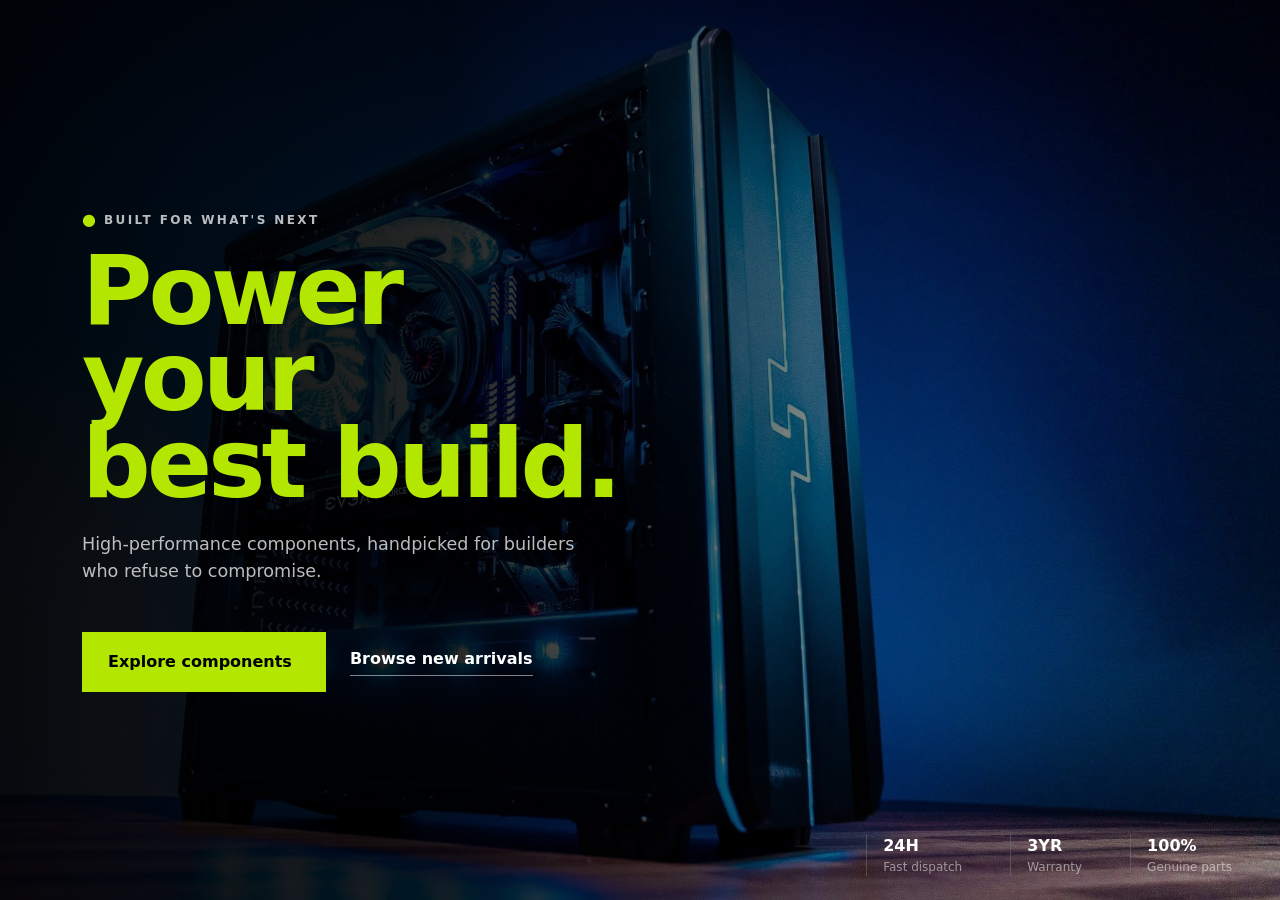
==== index.html @ 0172a8ac "Initial commit of project files" ====
<!doctype html>
<html lang="en">

<head>
    <meta charset="UTF-8" />
    <meta name="viewport" content="width=device-width, initial-scale=1.0" />
    <title>PC Accessories Store</title>
    <link rel="stylesheet" href="./Bootstrap/bootstrap.min.css" />
    <link rel="stylesheet" href="./Bootstrap/all.min.css" />
    <link rel="stylesheet" href="./css/style.css" />
</head>

<body>
    <!-- NAVBAR SECTION -->



    <!-- HERO SECTION -->

    <section class="hero-section position-relative d-flex align-items-center">
        <div class="container position-relative z-1 py-5">
            <div class="row">
                <div class="col-12 col-lg-7 col-xl-6">

                    <div class="d-flex align-items-center mb-3">
                        <span class="text-lime me-2 fs-6">&#9679;</span>
                        <span class="text-uppercase tracking-widest small fw-bold text-light opacity-75"
                            style="font-size: 0.75rem;">
                            Built for what's next
                        </span>
                    </div>

                    <h1 class="display-3 fw-bolder hero-title mb-4">
                        Power your<br>
                        <span class="text-lime">best build.</span>
                    </h1>

                    <p class="lead mb-5 text-light opacity-75 pe-md-5" style="font-size: 1.1rem;">
                        High-performance components, handpicked for builders who refuse to compromise.
                    </p>

                    <div class="d-flex flex-wrap align-items-center gap-4">
                        <a href="#products"
                            class="btn btn-lime rounded-0 px-4 py-3 fw-bold d-inline-flex align-items-center">
                            Explore components <i class="bi bi-arrow-up-right ms-2 fs-5"></i>
                        </a>
                        <a href="#"
                            class="text-white text-decoration-none fw-bold border-bottom pb-1 hover-lime-text transition-all">
                            Browse new arrivals
                        </a>
                    </div>

                </div>
            </div>
        </div>

        <div class="position-absolute bottom-0 end-0 p-4 pe-lg-5 z-1 d-none d-md-block">
            <div class="d-flex gap-4 gap-xl-5">

                <div class="stat-item ps-3 border-start border-secondary border-opacity-50">
                    <div class="fw-bold text-white fs-6">24H</div>
                    <div class="text-white opacity-50" style="font-size: 0.75rem;">Fast dispatch</div>
                </div>

                <div class="stat-item ps-3 border-start border-secondary border-opacity-50">
                    <div class="fw-bold text-white fs-6">3YR</div>
                    <div class="text-white opacity-50" style="font-size: 0.75rem;">Warranty</div>
                </div>

                <div class="stat-item ps-3 border-start border-secondary border-opacity-50">
                    <div class="fw-bold text-white fs-6">100%</div>
                    <div class="text-white opacity-50" style="font-size: 0.75rem;">Genuine parts</div>
                </div>

            </div>
        </div>
    </section>

    <!-- PRODUCTS SECTION -->

    
    <!-- FOOTER SECTION -->
     

    <script src="./Bootstrap/bootstrap.bundle.min.js"></script>
    <script src="./Bootstrap/all.min.js"></script>
</body>

</html>
---- css/style.css ----
.hero-section {
    min-height: 100vh;

    background:
        linear-gradient(90deg,
            rgba(0, 0, 0, 0.95) 0%,
            rgba(0, 0, 0, 0.85) 35%,
            rgba(0, 0, 0, 0) 100%),
        url("../images/background.jpg") center right / cover no-repeat;
}

.tracking-widest {
    letter-spacing: 0.2em;
}

.hero-title {
    color: #b3e600;
    font-size: 6rem;
    line-height: 0.9 !important;
    letter-spacing: -0.04em;
}

.text-lime {
    color: #b3e600;
}

.btn-lime {
    background-color: #b3e600;
    color: #000;
    border: 2px solid #b3e600;
    transition: all 0.3s ease;
}

.btn-lime:hover {
    background-color: #96c001;
    border-color: #272921;
    color: #000;
}

.btn-lime i {
    transition: transform 0.3s ease;
}

.btn-lime:hover i {
    transform: translate(3px, -3px);
}

.hover-lime-text {
    border-color: rgba(255, 255, 255, 0.5) !important;
}

.hover-lime-text:hover {
    color: #b3e600 !important;
    border-color: #b3e600 !important;
}

@media (max-width: 768px) {
    .hero-section {
        background:
            linear-gradient(180deg, rgba(0, 0, 0, 0.8) 0%, rgba(0, 0, 0, 0.9) 100%),
            url("../images/hero bg4.jpg") center / cover no-repeat;
        min-height: 80vh;
    }

    .hero-title {
        font-size: 3.5rem;
    }
}
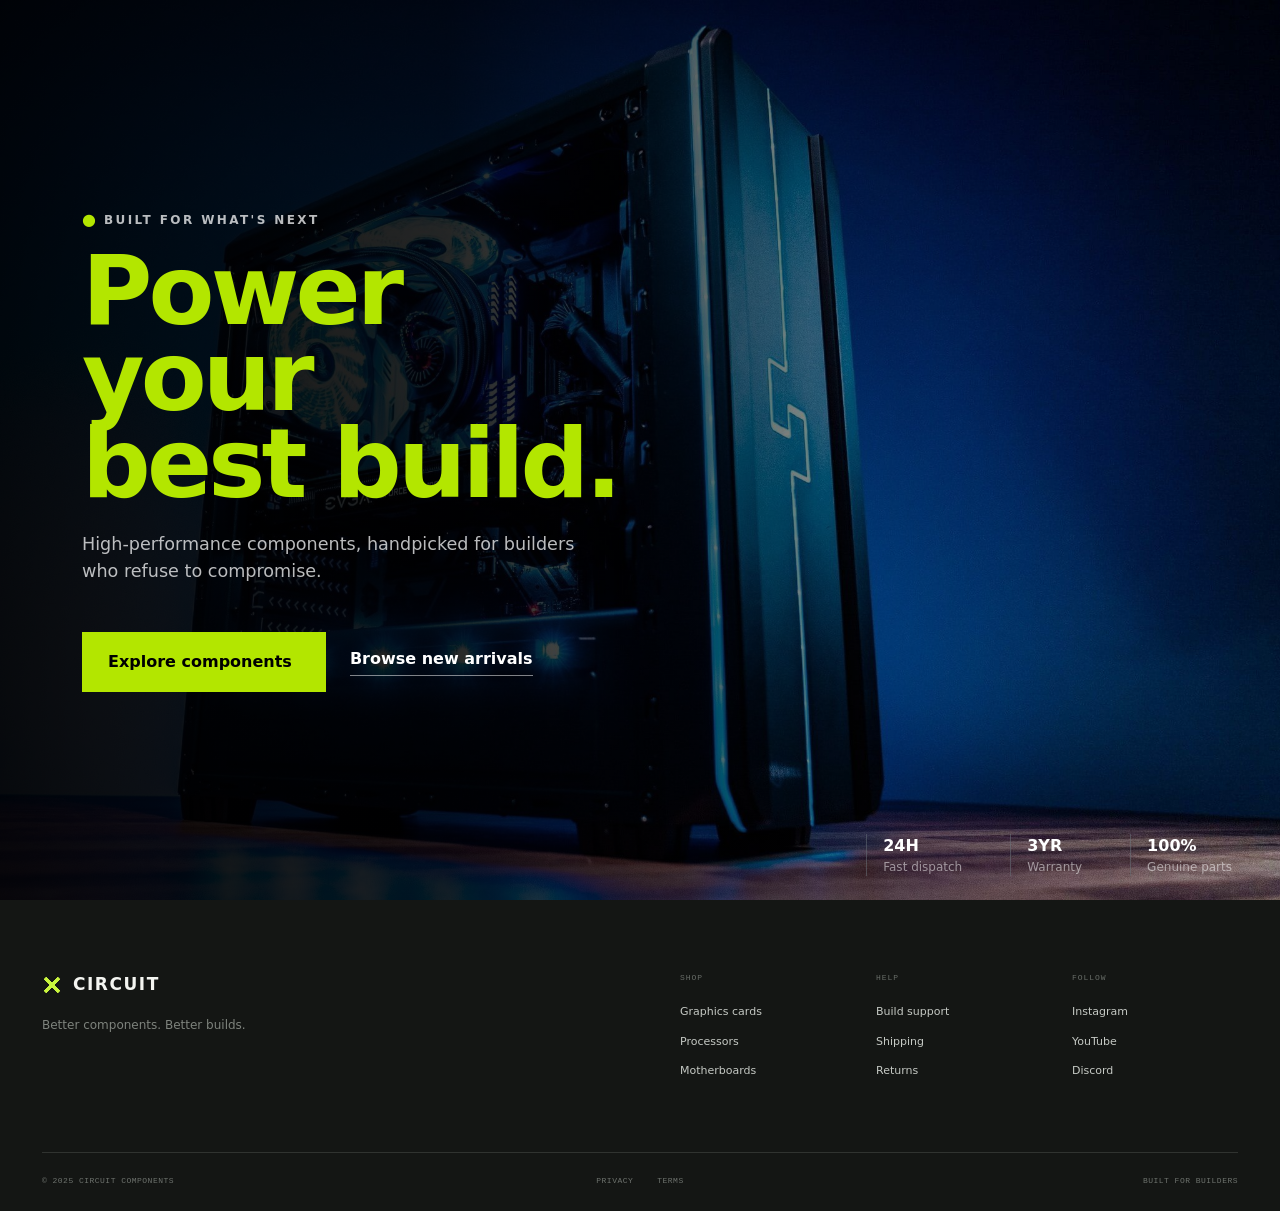
==== commit 6cbdabb7: "Add footer section" ====
--- a/index.html
+++ b/index.html
@@ -1,89 +1,136 @@
 <!doctype html>
 <html lang="en">
 
-<head>
-    <meta charset="UTF-8" />
-    <meta name="viewport" content="width=device-width, initial-scale=1.0" />
-    <title>PC Accessories Store</title>
-    <link rel="stylesheet" href="./Bootstrap/bootstrap.min.css" />
-    <link rel="stylesheet" href="./Bootstrap/all.min.css" />
-    <link rel="stylesheet" href="./css/style.css" />
-</head>
+    <head>
+        <meta charset="UTF-8" />
+        <meta name="viewport" content="width=device-width, initial-scale=1.0" />
+        <title>PC Accessories Store</title>
+        <link rel="stylesheet" href="./Bootstrap/bootstrap.min.css" />
+        <link rel="stylesheet" href="./Bootstrap/all.min.css" />
+        <link rel="stylesheet" href="./css/style.css" />
+    </head>
 
-<body>
-    <!-- NAVBAR SECTION -->
+    <body>
+        <!-- NAVBAR SECTION -->
 
+        <!-- HERO SECTION -->
 
+        <section
+            class="hero-section position-relative d-flex align-items-center">
+            <div class="container position-relative z-1 py-5">
+                <div class="row">
+                    <div class="col-12 col-lg-7 col-xl-6">
 
-    <!-- HERO SECTION -->
+                        <div class="d-flex align-items-center mb-3">
+                            <span class="text-lime me-2 fs-6">&#9679;</span>
+                            <span
+                                class="text-uppercase tracking-widest small fw-bold text-light opacity-75"
+                                style="font-size: 0.75rem;">
+                                Built for what's next
+                            </span>
+                        </div>
 
-    <section class="hero-section position-relative d-flex align-items-center">
-        <div class="container position-relative z-1 py-5">
-            <div class="row">
-                <div class="col-12 col-lg-7 col-xl-6">
+                        <h1 class="display-3 fw-bolder hero-title mb-4">
+                            Power your<br>
+                            <span class="text-lime">best build.</span>
+                        </h1>
 
-                    <div class="d-flex align-items-center mb-3">
-                        <span class="text-lime me-2 fs-6">&#9679;</span>
-                        <span class="text-uppercase tracking-widest small fw-bold text-light opacity-75"
-                            style="font-size: 0.75rem;">
-                            Built for what's next
-                        </span>
+                        <p class="lead mb-5 text-light opacity-75 pe-md-5"
+                            style="font-size: 1.1rem;">
+                            High-performance components, handpicked for builders
+                            who refuse to compromise.
+                        </p>
+
+                        <div class="d-flex flex-wrap align-items-center gap-4">
+                            <a href="#products"
+                                class="btn btn-lime rounded-0 px-4 py-3 fw-bold d-inline-flex align-items-center">
+                                Explore components <i
+                                    class="bi bi-arrow-up-right ms-2 fs-5"></i>
+                            </a>
+                            <a href="#"
+                                class="text-white text-decoration-none fw-bold border-bottom pb-1 hover-lime-text transition-all">
+                                Browse new arrivals
+                            </a>
+                        </div>
+
+                    </div>
+                </div>
+            </div>
+
+            <div
+                class="position-absolute bottom-0 end-0 p-4 pe-lg-5 z-1 d-none d-md-block">
+                <div class="d-flex gap-4 gap-xl-5">
+
+                    <div
+                        class="stat-item ps-3 border-start border-secondary border-opacity-50">
+                        <div class="fw-bold text-white fs-6">24H</div>
+                        <div class="text-white opacity-50"
+                            style="font-size: 0.75rem;">Fast dispatch</div>
                     </div>
 
-                    <h1 class="display-3 fw-bolder hero-title mb-4">
-                        Power your<br>
-                        <span class="text-lime">best build.</span>
-                    </h1>
+                    <div
+                        class="stat-item ps-3 border-start border-secondary border-opacity-50">
+                        <div class="fw-bold text-white fs-6">3YR</div>
+                        <div class="text-white opacity-50"
+                            style="font-size: 0.75rem;">Warranty</div>
+                    </div>
 
-                    <p class="lead mb-5 text-light opacity-75 pe-md-5" style="font-size: 1.1rem;">
-                        High-performance components, handpicked for builders who refuse to compromise.
-                    </p>
-
-                    <div class="d-flex flex-wrap align-items-center gap-4">
-                        <a href="#products"
-                            class="btn btn-lime rounded-0 px-4 py-3 fw-bold d-inline-flex align-items-center">
-                            Explore components <i class="bi bi-arrow-up-right ms-2 fs-5"></i>
-                        </a>
-                        <a href="#"
-                            class="text-white text-decoration-none fw-bold border-bottom pb-1 hover-lime-text transition-all">
-                            Browse new arrivals
-                        </a>
+                    <div
+                        class="stat-item ps-3 border-start border-secondary border-opacity-50">
+                        <div class="fw-bold text-white fs-6">100%</div>
+                        <div class="text-white opacity-50"
+                            style="font-size: 0.75rem;">Genuine parts</div>
                     </div>
 
                 </div>
             </div>
-        </div>
+        </section>
 
-        <div class="position-absolute bottom-0 end-0 p-4 pe-lg-5 z-1 d-none d-md-block">
-            <div class="d-flex gap-4 gap-xl-5">
+        <!-- PRODUCTS SECTION -->
 
-                <div class="stat-item ps-3 border-start border-secondary border-opacity-50">
-                    <div class="fw-bold text-white fs-6">24H</div>
-                    <div class="text-white opacity-50" style="font-size: 0.75rem;">Fast dispatch</div>
+        <!-- FOOTER SECTION -->
+        <footer id="footer">
+            <div class="footer-top">
+                <div>
+                    <a class="brand brand-light" href="#">
+                        <span class="brand-mark"></span>
+                        CIRCUIT
+                    </a>
+                    <p>Better components. Better builds.</p>
                 </div>
+                <div class="footer-links">
+                    <div>
+                        <span>Shop</span>
+                        <a href="#products">Graphics cards</a>
+                        <a href="#products">Processors</a>
+                        <a href="#products">Motherboards</a>
+                    </div>
+                    <div>
+                        <span>Help</span>
+                        <a href="#">Build support</a>
+                        <a href="#">Shipping</a>
+                        <a href="#">Returns</a>
+                    </div>
+                    <div>
+                        <span>Follow</span>
+                        <a href="#">Instagram</a>
+                        <a href="#">YouTube</a>
+                        <a href="#">Discord</a>
+                    </div>
+                </div>
+            </div>
+            <div class="footer-bottom">
+                <span>© 2025 Circuit Components</span>
+                <div>
+                    <a href="#">Privacy</a>
+                    <a href="#">Terms</a>
+                </div>
+                <span>Built for builders</span>
+            </div>
+        </footer>
 
-                <div class="stat-item ps-3 border-start border-secondary border-opacity-50">
-                    <div class="fw-bold text-white fs-6">3YR</div>
-                    <div class="text-white opacity-50" style="font-size: 0.75rem;">Warranty</div>
-                </div>
-
-                <div class="stat-item ps-3 border-start border-secondary border-opacity-50">
-                    <div class="fw-bold text-white fs-6">100%</div>
-                    <div class="text-white opacity-50" style="font-size: 0.75rem;">Genuine parts</div>
-                </div>
-
-            </div>
-        </div>
-    </section>
-
-    <!-- PRODUCTS SECTION -->
-
-    
-    <!-- FOOTER SECTION -->
-     
-
-    <script src="./Bootstrap/bootstrap.bundle.min.js"></script>
-    <script src="./Bootstrap/all.min.js"></script>
-</body>
+        <script src="./Bootstrap/bootstrap.bundle.min.js"></script>
+        <script src="./Bootstrap/all.min.js"></script>
+    </body>
 
 </html>
--- a/css/style.css
+++ b/css/style.css
@@ -65,4 +65,90 @@
     .hero-title {
         font-size: 3.5rem;
     }
-}+}
+
+
+/* footer */
+
+:root {
+  font-family: "Manrope", sans-serif;
+  color: #161816;
+  background: #f3f4ef;
+  font-synthesis: none;
+  text-rendering: optimizeLegibility;
+}
+* { box-sizing: border-box; }
+body { margin: 0; min-width: 320px; background: #f3f4ef; }
+a { color: inherit; font: inherit; text-decoration: none; }
+
+.brand {
+  display: inline-flex;
+  align-items: center;
+  gap: 11px;
+  font-size: 17px;
+  font-weight: 800;
+  letter-spacing: 0.09em;
+}
+.brand-mark {
+  width: 20px;
+  height: 20px;
+  display: inline-block;
+  background:
+    linear-gradient(90deg, transparent 42%, currentColor 42% 58%, transparent 58%),
+    linear-gradient(0deg, transparent 42%, currentColor 42% 58%, transparent 58%);
+  transform: rotate(45deg);
+}
+
+footer {
+  max-width: 1440px;
+  margin: 0 auto;
+  padding: 72px 42px 24px;
+  color: #f2f3ee;
+  background: #141614;
+}
+.footer-top {
+  display: grid;
+  grid-template-columns: 1fr 1fr;
+  gap: 80px;
+  padding-bottom: 72px;
+}
+.brand-light { margin-bottom: 18px; color: #f4f5f1; }
+.brand-light .brand-mark { color: #c8f43d; }
+.footer-top > div:first-child p { margin: 0; color: #7e837d; font-size: 12px; }
+
+.footer-links {
+  display: grid;
+  grid-template-columns: repeat(3, 1fr);
+  gap: 30px;
+}
+.footer-links > div {
+  display: flex;
+  align-items: flex-start;
+  flex-direction: column;
+  gap: 13px;
+}
+.footer-links span {
+  margin-bottom: 7px;
+  color: #686d68;
+  font-family: "DM Mono", monospace;
+  font-size: 8px;
+  text-transform: uppercase;
+  letter-spacing: 0.12em;
+}
+.footer-links a { color: #c5c9c4; font-size: 11px; }
+.footer-links a:hover { color: #c8f43d; }
+
+.footer-bottom {
+  display: grid;
+  grid-template-columns: 1fr auto 1fr;
+  padding-top: 22px;
+  border-top: 1px solid #303330;
+  color: #6e736e;
+  font-family: "DM Mono", monospace;
+  font-size: 8px;
+  text-transform: uppercase;
+  letter-spacing: 0.06em;
+}
+.footer-bottom div { display: flex; gap: 24px; }
+.footer-bottom > span:last-child { text-align: right; }
+
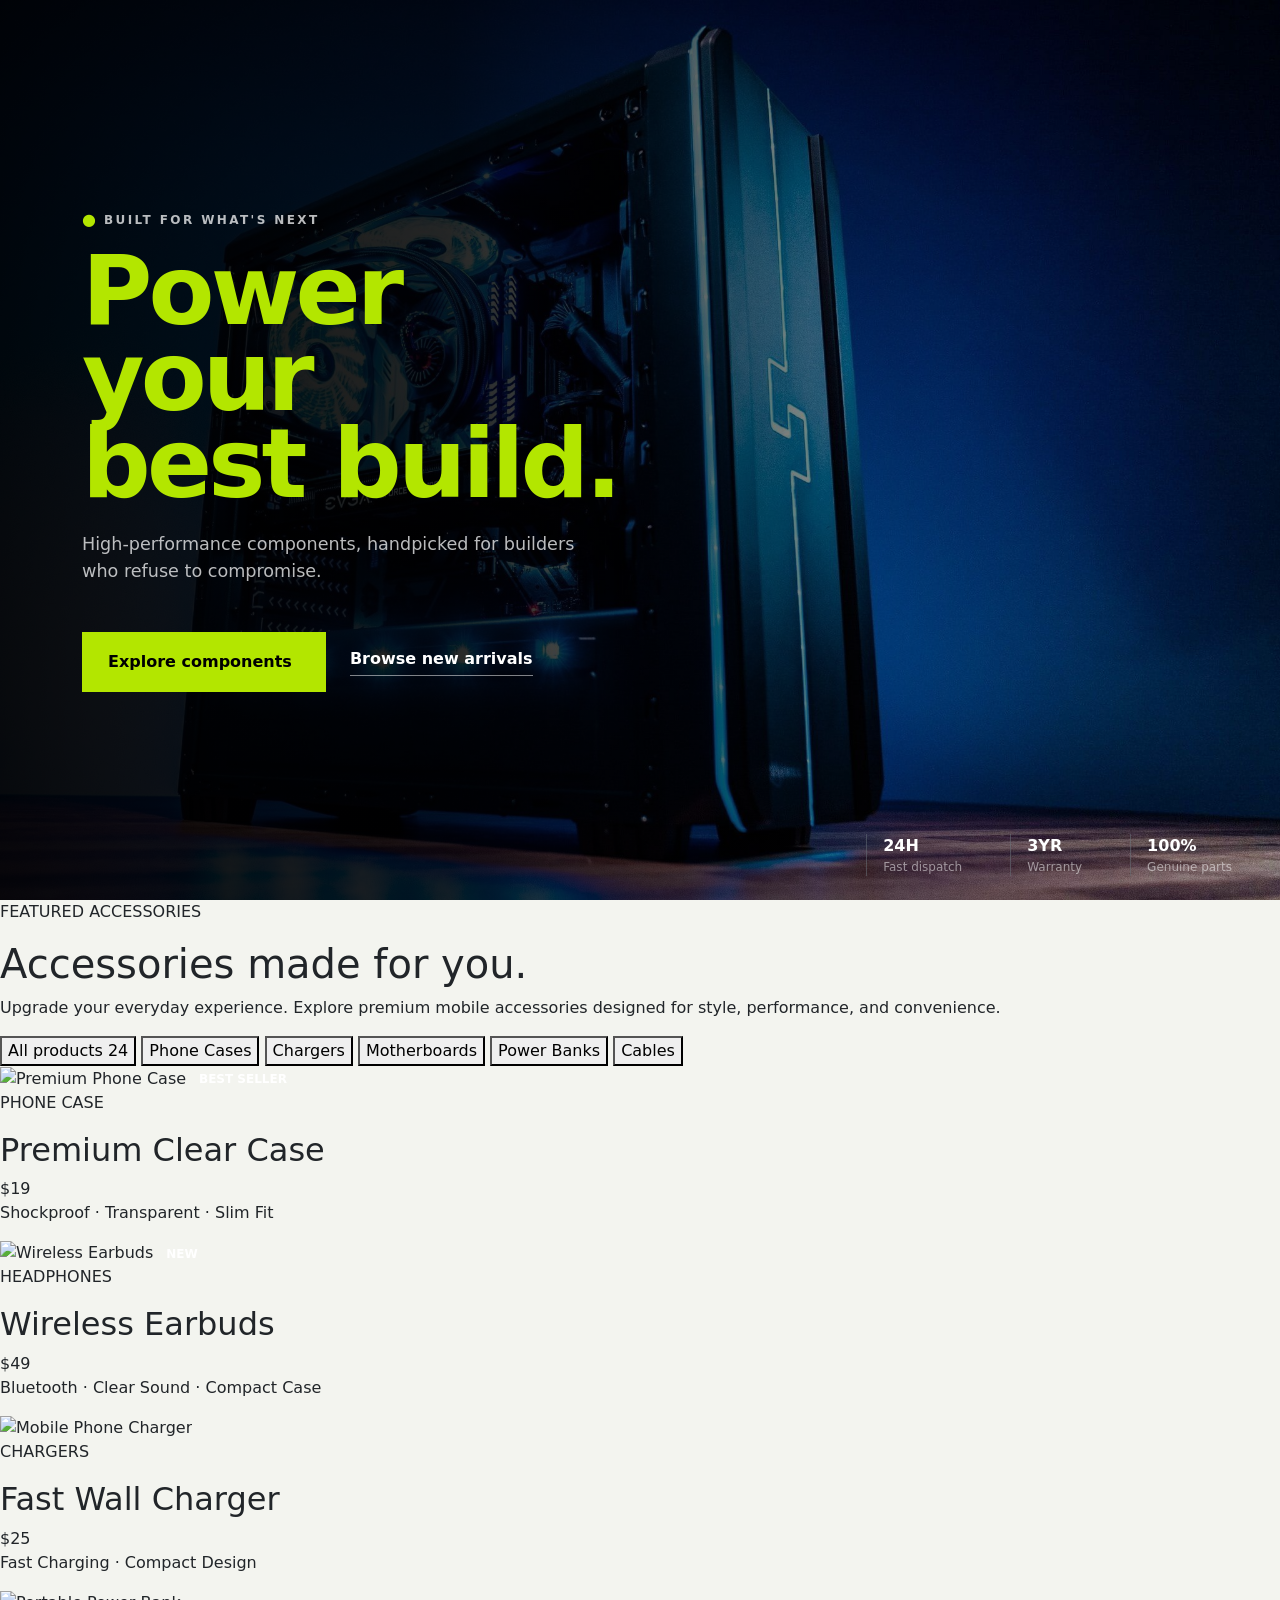
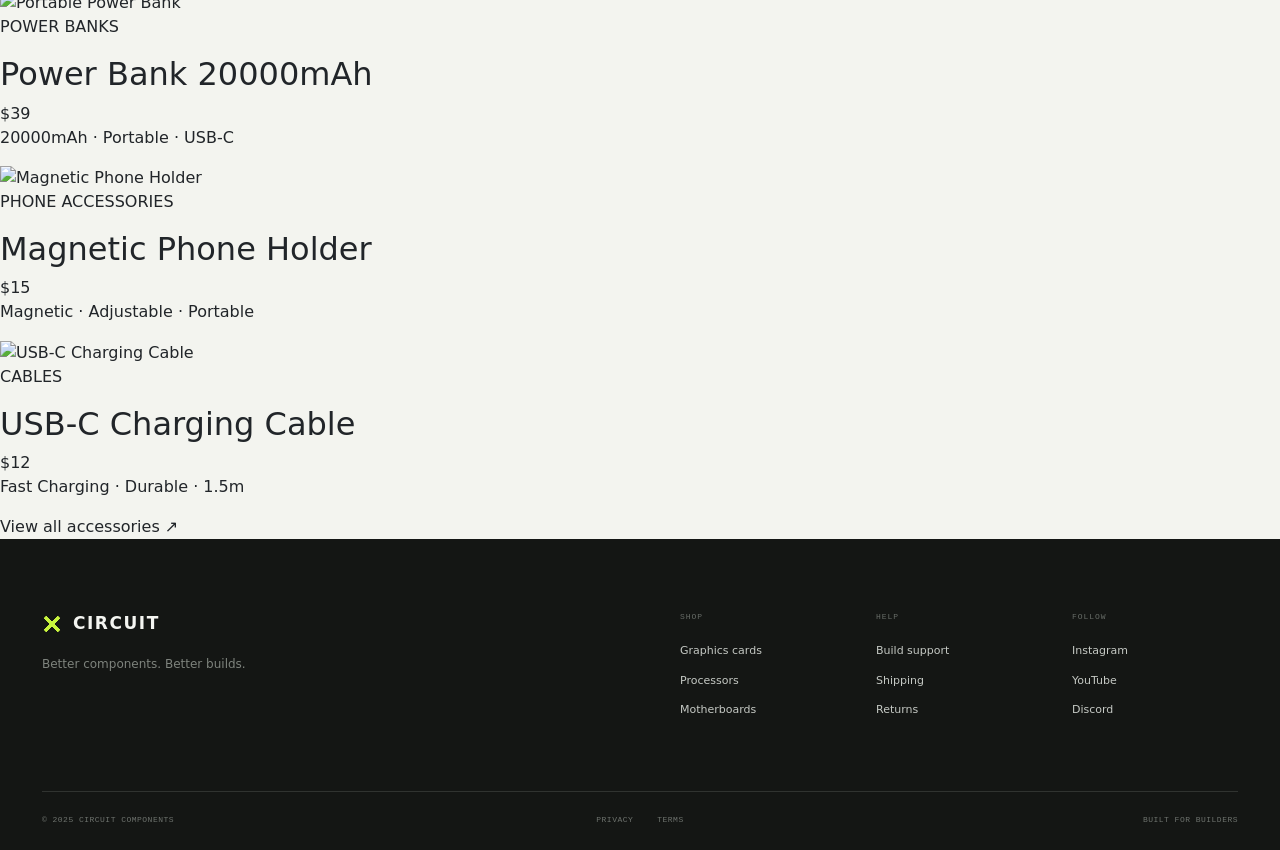
==== commit f771b77b: "Pre-navbar I added Afnan's code and waiting for Sara's code." ====
--- a/index.html
+++ b/index.html
@@ -88,6 +88,143 @@
 
         <!-- PRODUCTS SECTION -->
 
+    <section class="hardware-section">
+        <!-- Header -->
+        <header class="section-header">
+            <div class="heading">
+                <p class="eyebrow">FEATURED ACCESSORIES</p>
+                <h1>Accessories made for you.</h1>
+            </div>
+            <p class="intro">
+                Upgrade your everyday experience.
+        Explore premium mobile accessories designed
+        for style, performance, and convenience.
+            </p>
+        </header>
+
+        <!-- Categories -->
+        <nav class="filters">
+            <button class="filter active">
+                All products <span>24</span>
+            </button>
+            <button class="filter">Phone Cases</button>
+            <button class="filter">Chargers</button>
+            <button class="filter">Motherboards</button>
+            <button class="filter">Power Banks</button>
+            <button class="filter">Cables</button>
+        </nav>
+
+        
+       <!-- Products -->
+<div class="product-grid">
+    <!-- Product 1 -->
+    <article class="product-card">
+        <div class="product-image">
+            <img src="https://images.unsplash.com/photo-1603313011101-320f26a4f6f6?auto=format&fit=crop&w=1000&q=85"
+                 alt="Premium Phone Case">
+            <span class="badge">BEST SELLER</span>
+        </div>
+        <div class="product-info">
+            <p class="category">PHONE CASE</p>
+            <div class="product-title">
+                <h2>Premium Clear Case</h2>
+                <span class="price">$19</span>
+            </div>
+            <p class="specs">Shockproof · Transparent · Slim Fit</p>
+        </div>
+    </article>
+
+    <!-- Product 2 -->
+    <article class="product-card">
+        <div class="product-image">
+            <img src="https://images.unsplash.com/photo-1606220945770-b5b6c2c55bf1?auto=format&fit=crop&w=1000&q=85"
+                 alt="Wireless Earbuds">
+            <span class="badge">NEW</span>
+        </div>
+        <div class="product-info">
+            <p class="category">HEADPHONES</p>
+            <div class="product-title">
+                <h2>Wireless Earbuds</h2>
+                <span class="price">$49</span>
+            </div>
+            <p class="specs">Bluetooth · Clear Sound · Compact Case</p>
+        </div>
+    </article>
+
+    <!-- Product 3 -->
+    <article class="product-card">
+        <div class="product-image">
+            <img src="https://images.unsplash.com/photo-1583863788434-e58a36330cf0?auto=format&fit=crop&w=1000&q=85"
+                 alt="Mobile Phone Charger">
+        </div>
+        <div class="product-info">
+            <p class="category">CHARGERS</p>
+            <div class="product-title">
+                <h2>Fast Wall Charger</h2>
+                <span class="price">$25</span>
+            </div>
+            <p class="specs">Fast Charging · Compact Design</p>
+        </div>
+    </article>
+
+    <!-- Product 4 -->
+    <article class="product-card">
+        <div class="product-image">
+            <img src="https://images.unsplash.com/photo-1609091839311-d5365f9ff1c5?auto=format&fit=crop&w=1000&q=85"
+                 alt="Portable Power Bank">
+        </div>
+        <div class="product-info">
+            <p class="category">POWER BANKS</p>
+            <div class="product-title">
+                <h2>Power Bank 20000mAh</h2>
+                <span class="price">$39</span>
+            </div>
+            <p class="specs">20000mAh · Portable · USB-C</p>
+        </div>
+    </article>
+
+    <!-- Product 5 -->
+    <article class="product-card">
+       <div class="product-image">
+    <img src="https://chubbycable.com/cdn/shop/files/ChubbyGrip-Flex-Magnetic-Phone-Holder-with-360-Rot-4970.jpg?v=1776416390"
+         alt="Magnetic Phone Holder">
+</div>
+        <div class="product-info">
+            <p class="category">PHONE ACCESSORIES</p>
+            <div class="product-title">
+                <h2>Magnetic Phone Holder</h2>
+                <span class="price">$15</span>
+            </div>
+            <p class="specs">Magnetic · Adjustable · Portable</p>
+        </div>
+    </article>
+
+    <!-- Product 6 -->
+    <article class="product-card">
+       <div class="product-image">
+    <img src="https://cairovolt.com/products/joyroom/joyroom-usb-c-lightning-cable/joyroom-joyroom-usb-c-lightning-cable-egypt-cairo-1.webp"
+         alt="USB-C Charging Cable">
+</div>
+        <div class="product-info">
+            <p class="category">CABLES</p>
+            <div class="product-title">
+                <h2>USB-C Charging Cable</h2>
+                <span class="price">$12</span>
+            </div>
+            <p class="specs">Fast Charging · Durable · 1.5m</p>
+        </div>
+    </article>
+</div>
+
+<!-- View All -->
+<div class="view-all">
+    <a href="#">
+        View all accessories
+        <span>↗</span>
+    </a>
+</div>
+    </section>
+        
         <!-- FOOTER SECTION -->
         <footer id="footer">
             <div class="footer-top">
@@ -128,9 +265,9 @@
                 <span>Built for builders</span>
             </div>
         </footer>
-
+	
         <script src="./Bootstrap/bootstrap.bundle.min.js"></script>
         <script src="./Bootstrap/all.min.js"></script>
     </body>
 
-</html>+</html>
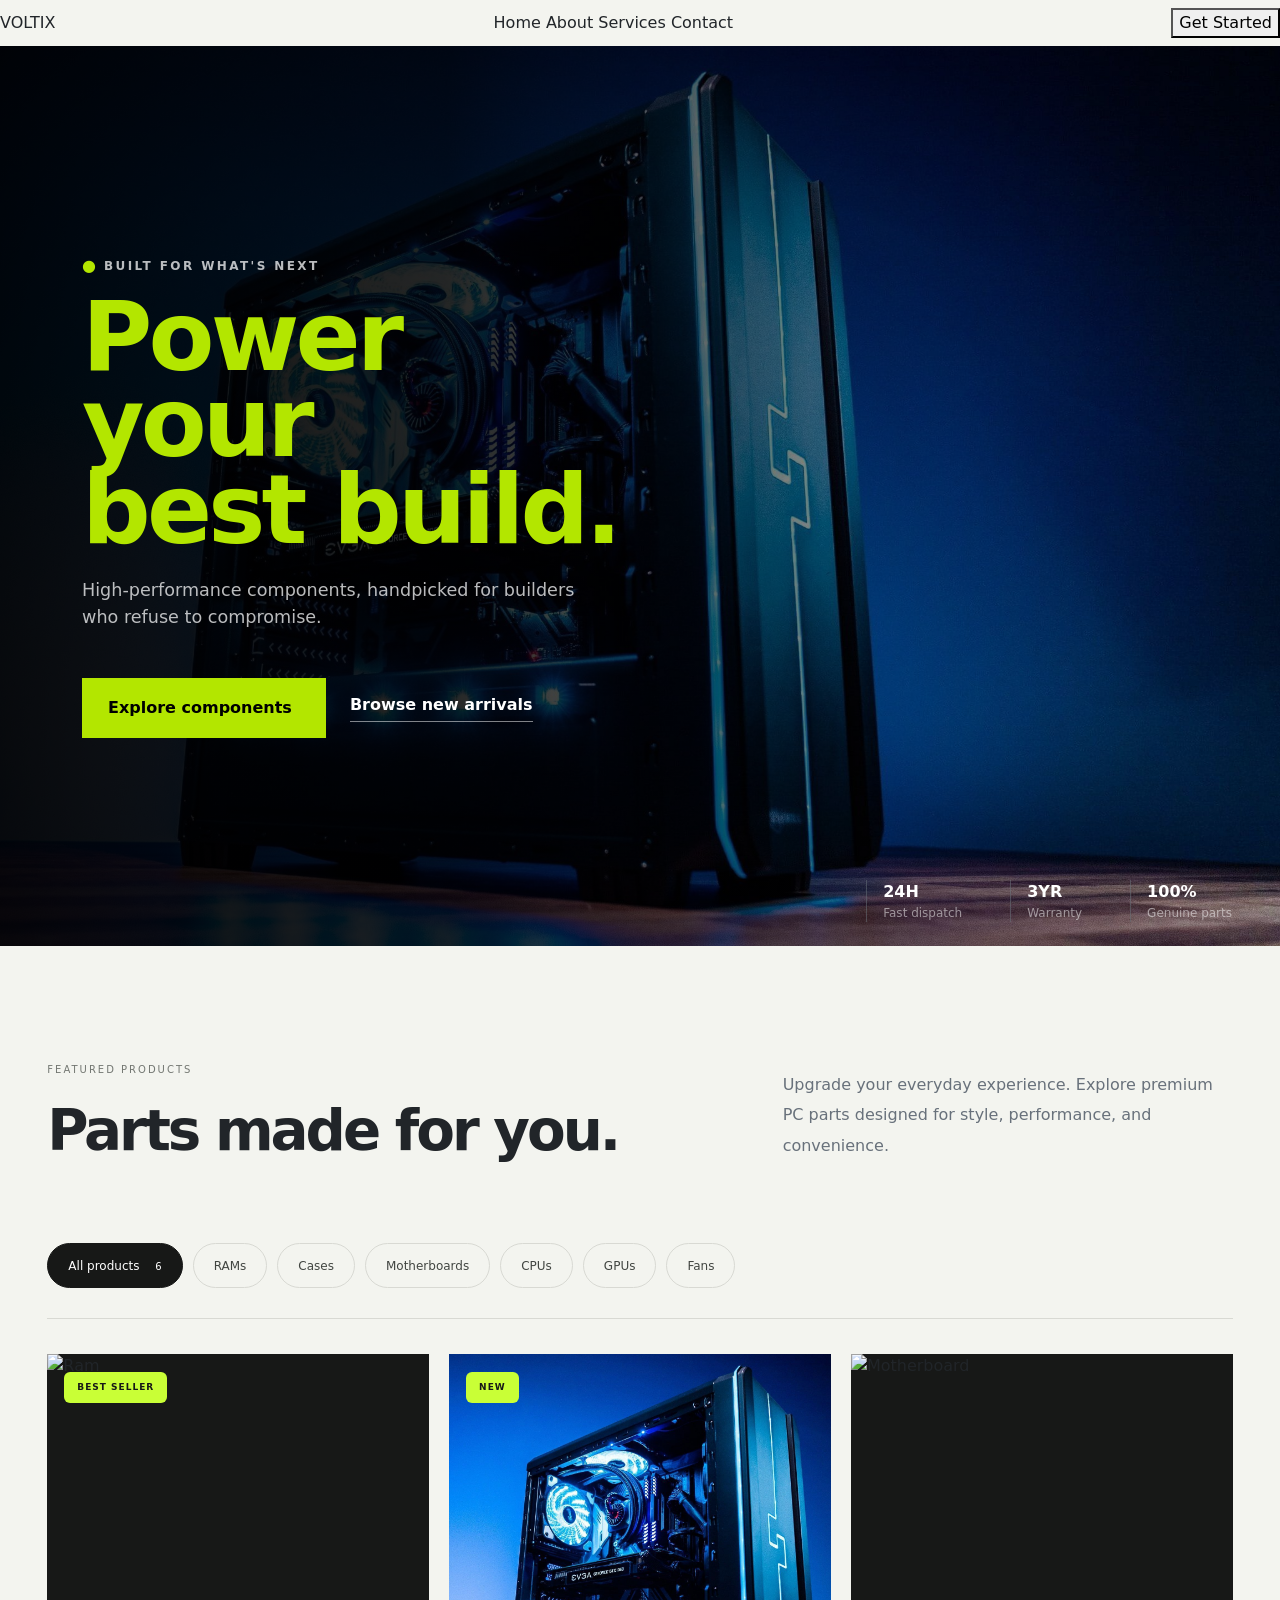
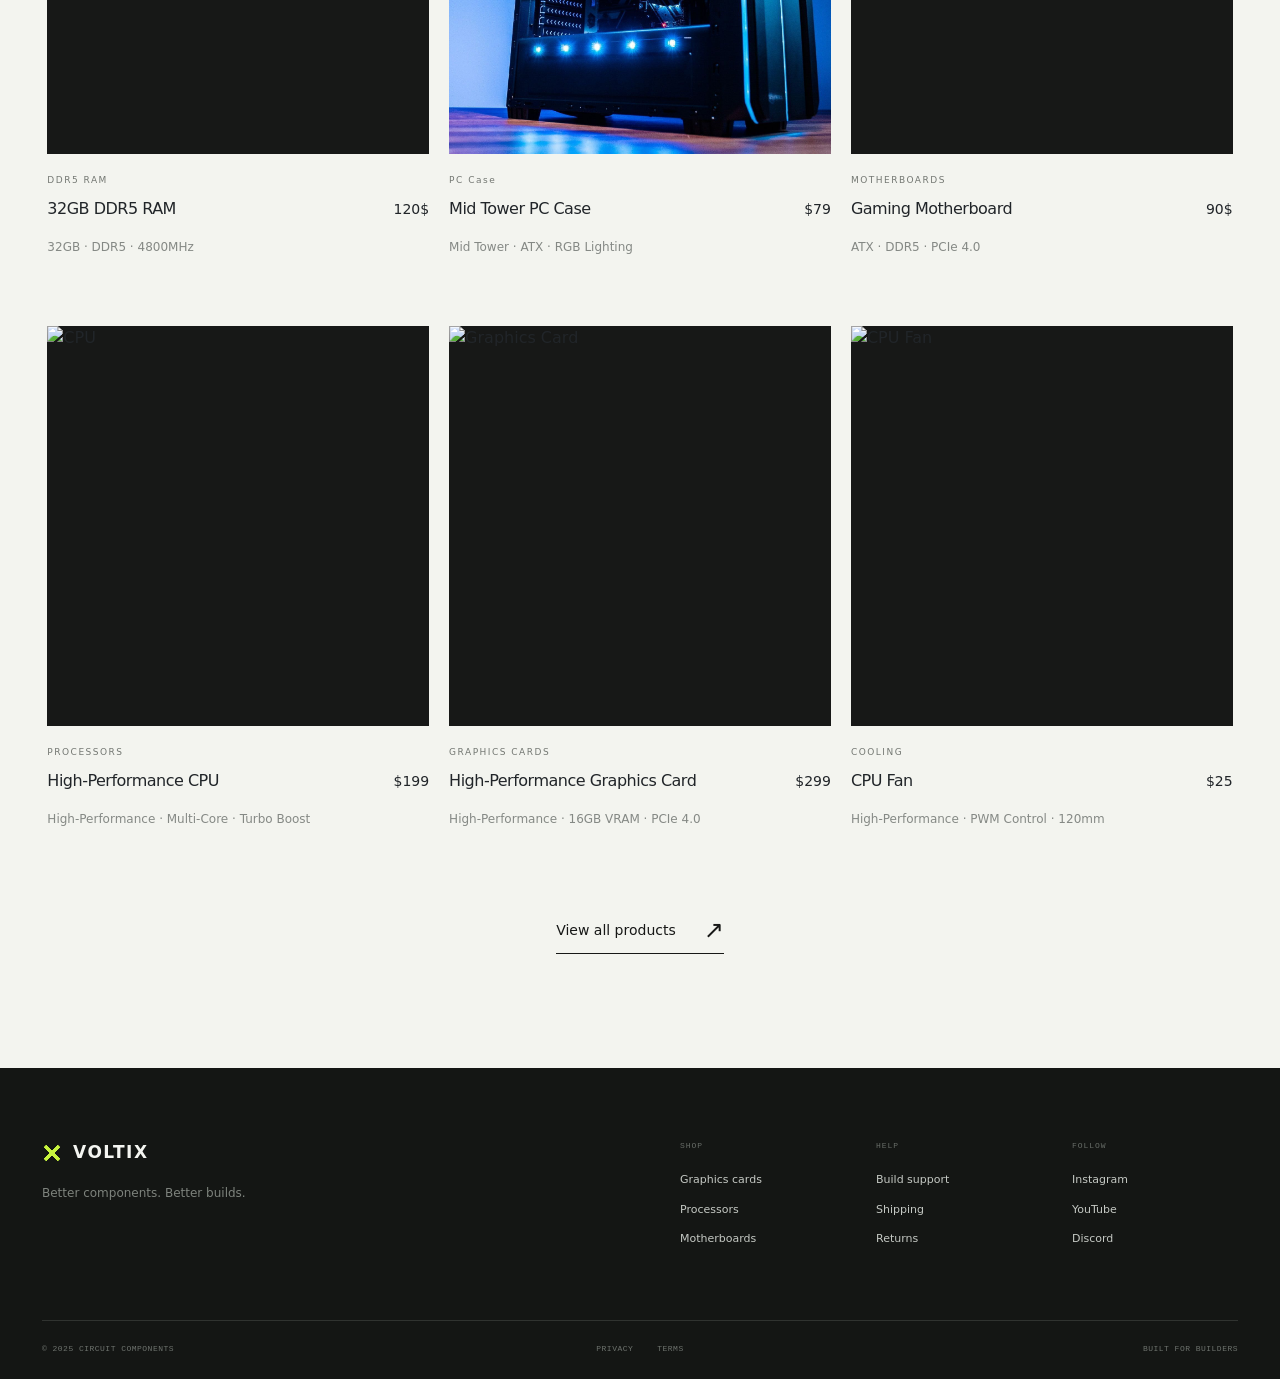
==== commit 3da20256: "Final Modifications" ====
--- a/index.html
+++ b/index.html
@@ -1,273 +1,276 @@
 <!doctype html>
 <html lang="en">
 
-    <head>
-        <meta charset="UTF-8" />
-        <meta name="viewport" content="width=device-width, initial-scale=1.0" />
-        <title>PC Accessories Store</title>
-        <link rel="stylesheet" href="./Bootstrap/bootstrap.min.css" />
-        <link rel="stylesheet" href="./Bootstrap/all.min.css" />
-        <link rel="stylesheet" href="./css/style.css" />
-    </head>
-
-    <body>
-        <!-- NAVBAR SECTION -->
-
-        <!-- HERO SECTION -->
-
-        <section
-            class="hero-section position-relative d-flex align-items-center">
-            <div class="container position-relative z-1 py-5">
-                <div class="row">
-                    <div class="col-12 col-lg-7 col-xl-6">
-
-                        <div class="d-flex align-items-center mb-3">
-                            <span class="text-lime me-2 fs-6">&#9679;</span>
-                            <span
-                                class="text-uppercase tracking-widest small fw-bold text-light opacity-75"
-                                style="font-size: 0.75rem;">
-                                Built for what's next
-                            </span>
-                        </div>
-
-                        <h1 class="display-3 fw-bolder hero-title mb-4">
-                            Power your<br>
-                            <span class="text-lime">best build.</span>
-                        </h1>
-
-                        <p class="lead mb-5 text-light opacity-75 pe-md-5"
-                            style="font-size: 1.1rem;">
-                            High-performance components, handpicked for builders
-                            who refuse to compromise.
-                        </p>
-
-                        <div class="d-flex flex-wrap align-items-center gap-4">
-                            <a href="#products"
-                                class="btn btn-lime rounded-0 px-4 py-3 fw-bold d-inline-flex align-items-center">
-                                Explore components <i
-                                    class="bi bi-arrow-up-right ms-2 fs-5"></i>
-                            </a>
-                            <a href="#"
-                                class="text-white text-decoration-none fw-bold border-bottom pb-1 hover-lime-text transition-all">
-                                Browse new arrivals
-                            </a>
-                        </div>
-
-                    </div>
-                </div>
-            </div>
-
-            <div
-                class="position-absolute bottom-0 end-0 p-4 pe-lg-5 z-1 d-none d-md-block">
-                <div class="d-flex gap-4 gap-xl-5">
-
-                    <div
-                        class="stat-item ps-3 border-start border-secondary border-opacity-50">
-                        <div class="fw-bold text-white fs-6">24H</div>
-                        <div class="text-white opacity-50"
-                            style="font-size: 0.75rem;">Fast dispatch</div>
-                    </div>
-
-                    <div
-                        class="stat-item ps-3 border-start border-secondary border-opacity-50">
-                        <div class="fw-bold text-white fs-6">3YR</div>
-                        <div class="text-white opacity-50"
-                            style="font-size: 0.75rem;">Warranty</div>
-                    </div>
-
-                    <div
-                        class="stat-item ps-3 border-start border-secondary border-opacity-50">
-                        <div class="fw-bold text-white fs-6">100%</div>
-                        <div class="text-white opacity-50"
-                            style="font-size: 0.75rem;">Genuine parts</div>
-                    </div>
-
-                </div>
-            </div>
-        </section>
-
-        <!-- PRODUCTS SECTION -->
-
-    <section class="hardware-section">
+<head>
+    <meta charset="UTF-8" />
+    <meta name="viewport" content="width=device-width, initial-scale=1.0" />
+    <title>PC Accessories Store</title>
+    <link rel="stylesheet" href="./Bootstrap/bootstrap.min.css" />
+    <link rel="stylesheet" href="./Bootstrap/all.min.css" />
+    <link rel="stylesheet" href="./css/style.css" />
+</head>
+
+<body>
+    <!-- NAVBAR SECTION -->
+
+    <nav class="navbar">
+        <div class="logo">
+           VOLTIX
+        </div>
+        <div class="nav-links">
+            <a href="#">Home</a>
+            <a href="#">About</a>
+            <a href="#">Services</a>
+            <a href="#">Contact</a>
+        </div>
+        <button class="nav-button">Get Started</button>
+    </nav>
+
+    <!-- HERO SECTION -->
+
+    <section class="hero-section position-relative d-flex align-items-center">
+        <div class="container position-relative z-1 py-5">
+            <div class="row">
+                <div class="col-12 col-lg-7 col-xl-6">
+
+                    <div class="d-flex align-items-center mb-3">
+                        <span class="text-lime me-2 fs-6">&#9679;</span>
+                        <span class="text-uppercase tracking-widest small fw-bold text-light opacity-75"
+                            style="font-size: 0.75rem;">
+                            Built for what's next
+                        </span>
+                    </div>
+
+                    <h1 class="display-3 fw-bolder hero-title mb-4">
+                        Power your<br>
+                        <span class="text-lime">best build.</span>
+                    </h1>
+
+                    <p class="lead mb-5 text-light opacity-75 pe-md-5" style="font-size: 1.1rem;">
+                        High-performance components, handpicked for builders
+                        who refuse to compromise.
+                    </p>
+
+                    <div class="d-flex flex-wrap align-items-center gap-4">
+                        <a href="#products"
+                            class="btn btn-lime rounded-0 px-4 py-3 fw-bold d-inline-flex align-items-center">
+                            Explore components <i class="bi bi-arrow-up-right ms-2 fs-5"></i>
+                        </a>
+                        <a href="#"
+                            class="text-white text-decoration-none fw-bold border-bottom pb-1 hover-lime-text transition-all">
+                            Browse new arrivals
+                        </a>
+                    </div>
+
+                </div>
+            </div>
+        </div>
+
+        <div class="position-absolute bottom-0 end-0 p-4 pe-lg-5 z-1 d-none d-md-block">
+            <div class="d-flex gap-4 gap-xl-5">
+
+                <div class="stat-item ps-3 border-start border-secondary border-opacity-50">
+                    <div class="fw-bold text-white fs-6">24H</div>
+                    <div class="text-white opacity-50" style="font-size: 0.75rem;">Fast dispatch</div>
+                </div>
+
+                <div class="stat-item ps-3 border-start border-secondary border-opacity-50">
+                    <div class="fw-bold text-white fs-6">3YR</div>
+                    <div class="text-white opacity-50" style="font-size: 0.75rem;">Warranty</div>
+                </div>
+
+                <div class="stat-item ps-3 border-start border-secondary border-opacity-50">
+                    <div class="fw-bold text-white fs-6">100%</div>
+                    <div class="text-white opacity-50" style="font-size: 0.75rem;">Genuine parts</div>
+                </div>
+
+            </div>
+        </div>
+    </section>
+
+    <!-- PRODUCTS SECTION -->
+
+    <section id="products" class="hardware-section">
         <!-- Header -->
         <header class="section-header">
             <div class="heading">
-                <p class="eyebrow">FEATURED ACCESSORIES</p>
-                <h1>Accessories made for you.</h1>
+                <p class="eyebrow">FEATURED PRODUCTS</p>
+                <h1>Parts made for you.</h1>
             </div>
             <p class="intro">
                 Upgrade your everyday experience.
-        Explore premium mobile accessories designed
-        for style, performance, and convenience.
+                Explore premium PC parts designed
+                for style, performance, and convenience.
             </p>
         </header>
 
         <!-- Categories -->
         <nav class="filters">
-            <button class="filter active">
-                All products <span>24</span>
+            <button class="filter active" type="button" data-filter="all" aria-pressed="true">
+                All products <span>6</span>
             </button>
-            <button class="filter">Phone Cases</button>
-            <button class="filter">Chargers</button>
-            <button class="filter">Motherboards</button>
-            <button class="filter">Power Banks</button>
-            <button class="filter">Cables</button>
+            <button class="filter" type="button" data-filter="rams" aria-pressed="false">RAMs</button>
+            <button class="filter" type="button" data-filter="cases" aria-pressed="false">Cases</button>
+            <button class="filter" type="button" data-filter="motherboards" aria-pressed="false">Motherboards</button>
+            <button class="filter" type="button" data-filter="cpus" aria-pressed="false">CPUs</button>
+            <button class="filter" type="button" data-filter="gpus" aria-pressed="false">GPUs</button>
+            <button class="filter" type="button" data-filter="fans" aria-pressed="false">Fans</button>
         </nav>
 
-        
-       <!-- Products -->
-<div class="product-grid">
-    <!-- Product 1 -->
-    <article class="product-card">
-        <div class="product-image">
-            <img src="https://images.unsplash.com/photo-1603313011101-320f26a4f6f6?auto=format&fit=crop&w=1000&q=85"
-                 alt="Premium Phone Case">
-            <span class="badge">BEST SELLER</span>
-        </div>
-        <div class="product-info">
-            <p class="category">PHONE CASE</p>
-            <div class="product-title">
-                <h2>Premium Clear Case</h2>
-                <span class="price">$19</span>
-            </div>
-            <p class="specs">Shockproof · Transparent · Slim Fit</p>
-        </div>
-    </article>
-
-    <!-- Product 2 -->
-    <article class="product-card">
-        <div class="product-image">
-            <img src="https://images.unsplash.com/photo-1606220945770-b5b6c2c55bf1?auto=format&fit=crop&w=1000&q=85"
-                 alt="Wireless Earbuds">
-            <span class="badge">NEW</span>
-        </div>
-        <div class="product-info">
-            <p class="category">HEADPHONES</p>
-            <div class="product-title">
-                <h2>Wireless Earbuds</h2>
-                <span class="price">$49</span>
-            </div>
-            <p class="specs">Bluetooth · Clear Sound · Compact Case</p>
-        </div>
-    </article>
-
-    <!-- Product 3 -->
-    <article class="product-card">
-        <div class="product-image">
-            <img src="https://images.unsplash.com/photo-1583863788434-e58a36330cf0?auto=format&fit=crop&w=1000&q=85"
-                 alt="Mobile Phone Charger">
-        </div>
-        <div class="product-info">
-            <p class="category">CHARGERS</p>
-            <div class="product-title">
-                <h2>Fast Wall Charger</h2>
-                <span class="price">$25</span>
-            </div>
-            <p class="specs">Fast Charging · Compact Design</p>
-        </div>
-    </article>
-
-    <!-- Product 4 -->
-    <article class="product-card">
-        <div class="product-image">
-            <img src="https://images.unsplash.com/photo-1609091839311-d5365f9ff1c5?auto=format&fit=crop&w=1000&q=85"
-                 alt="Portable Power Bank">
-        </div>
-        <div class="product-info">
-            <p class="category">POWER BANKS</p>
-            <div class="product-title">
-                <h2>Power Bank 20000mAh</h2>
-                <span class="price">$39</span>
-            </div>
-            <p class="specs">20000mAh · Portable · USB-C</p>
-        </div>
-    </article>
-
-    <!-- Product 5 -->
-    <article class="product-card">
-       <div class="product-image">
-    <img src="https://chubbycable.com/cdn/shop/files/ChubbyGrip-Flex-Magnetic-Phone-Holder-with-360-Rot-4970.jpg?v=1776416390"
-         alt="Magnetic Phone Holder">
-</div>
-        <div class="product-info">
-            <p class="category">PHONE ACCESSORIES</p>
-            <div class="product-title">
-                <h2>Magnetic Phone Holder</h2>
-                <span class="price">$15</span>
-            </div>
-            <p class="specs">Magnetic · Adjustable · Portable</p>
-        </div>
-    </article>
-
-    <!-- Product 6 -->
-    <article class="product-card">
-       <div class="product-image">
-    <img src="https://cairovolt.com/products/joyroom/joyroom-usb-c-lightning-cable/joyroom-joyroom-usb-c-lightning-cable-egypt-cairo-1.webp"
-         alt="USB-C Charging Cable">
-</div>
-        <div class="product-info">
-            <p class="category">CABLES</p>
-            <div class="product-title">
-                <h2>USB-C Charging Cable</h2>
-                <span class="price">$12</span>
-            </div>
-            <p class="specs">Fast Charging · Durable · 1.5m</p>
-        </div>
-    </article>
-</div>
-
-<!-- View All -->
-<div class="view-all">
-    <a href="#">
-        View all accessories
-        <span>↗</span>
-    </a>
-</div>
+
+        <!-- Products -->
+        <div class="product-grid">
+            <!-- Product 1 -->
+            <article class="product-card" data-category="rams">
+                <div class="product-image">
+                    <img src="images/ram.jpg"
+                        alt="Ram">
+                    <span class="badge">BEST SELLER</span>
+                </div>
+                <div class="product-info">
+                    <p class="category">DDR5 RAM</p>
+                    <div class="product-title">
+                        <h2>32GB DDR5 RAM</h2>
+                        <span class="price">120$</span>
+                    </div>
+                    <p class="specs">32GB · DDR5 · 4800MHz</p>
+                </div>
+            </article>
+
+            <!-- Product 2 -->
+            <article class="product-card" data-category="cases">
+                <div class="product-image">
+                    <img src="images/background.jpg"
+                        alt="Case">
+                    <span class="badge">NEW</span>
+                </div>
+                <div class="product-info">
+                    <p class="category">PC Case</p>
+                    <div class="product-title">
+                        <h2>Mid Tower PC Case</h2>
+                        <span class="price">$79</span>
+                    </div>
+                    <p class="specs">Mid Tower · ATX · RGB Lighting</p>
+                </div>
+            </article>
+
+            <!-- Product 3 -->
+            <article class="product-card" data-category="motherboards">
+                <div class="product-image">
+                    <img src="images/MB.jpg"
+                        alt="Motherboard">
+                </div>
+                <div class="product-info">
+                    <p class="category">MOTHERBOARDS</p>
+                    <div class="product-title">
+                        <h2>Gaming Motherboard</h2>
+                        <span class="price">90$</span>
+                    </div>
+                    <p class="specs">ATX · DDR5 · PCIe 4.0</p>
+                </div>
+            </article>
+
+            <!-- Product 4 -->
+            <article class="product-card" data-category="cpus">
+                <div class="product-image">
+                    <img src="images/cpu.jpg"
+                        alt="CPU">
+                </div>
+                <div class="product-info">
+                    <p class="category">PROCESSORS</p>
+                    <div class="product-title">
+                        <h2>High-Performance CPU</h2>
+                        <span class="price">$199</span>
+                    </div>
+                    <p class="specs">High-Performance · Multi-Core · Turbo Boost</p>
+                </div>
+            </article>
+
+            <!-- Product 5 -->
+            <article class="product-card" data-category="gpus">
+                <div class="product-image">
+                    <img src="images/gpu2.jpg"
+                        alt="Graphics Card">
+                </div>
+                <div class="product-info">
+                    <p class="category">GRAPHICS CARDS</p>
+                    <div class="product-title">
+                        <h2>High-Performance Graphics Card</h2>
+                        <span class="price">$299</span>
+                    </div>
+                    <p class="specs">High-Performance · 16GB VRAM · PCIe 4.0</p>
+                </div>
+            </article>
+
+            <!-- Product 6 -->
+            <article class="product-card" data-category="fans">
+                <div class="product-image">
+                    <img src="images/fans2.jpg"
+                        alt="CPU Fan">
+                </div>
+                <div class="product-info">
+                    <p class="category">COOLING</p>
+                    <div class="product-title">
+                        <h2>CPU Fan</h2>
+                        <span class="price">$25</span>
+                    </div>
+                    <p class="specs">High-Performance · PWM Control · 120mm</p>
+                </div>
+            </article>
+        </div>
+
+        <!-- View All -->
+        <div class="view-all">
+            <a href="#">
+                View all products
+                <span>↗</span>
+            </a>
+        </div>
     </section>
-        
-        <!-- FOOTER SECTION -->
-        <footer id="footer">
-            <div class="footer-top">
+
+    <!-- FOOTER SECTION -->
+    <footer id="footer">
+        <div class="footer-top">
+            <div>
+                <a class="brand brand-light" href="#">
+                    <span class="brand-mark"></span>
+                    VOLTIX
+                </a>
+                <p>Better components. Better builds.</p>
+            </div>
+            <div class="footer-links">
                 <div>
-                    <a class="brand brand-light" href="#">
-                        <span class="brand-mark"></span>
-                        CIRCUIT
-                    </a>
-                    <p>Better components. Better builds.</p>
-                </div>
-                <div class="footer-links">
-                    <div>
-                        <span>Shop</span>
-                        <a href="#products">Graphics cards</a>
-                        <a href="#products">Processors</a>
-                        <a href="#products">Motherboards</a>
-                    </div>
-                    <div>
-                        <span>Help</span>
-                        <a href="#">Build support</a>
-                        <a href="#">Shipping</a>
-                        <a href="#">Returns</a>
-                    </div>
-                    <div>
-                        <span>Follow</span>
-                        <a href="#">Instagram</a>
-                        <a href="#">YouTube</a>
-                        <a href="#">Discord</a>
-                    </div>
-                </div>
-            </div>
-            <div class="footer-bottom">
-                <span>© 2025 Circuit Components</span>
+                    <span>Shop</span>
+                    <a href="#products">Graphics cards</a>
+                    <a href="#products">Processors</a>
+                    <a href="#products">Motherboards</a>
+                </div>
                 <div>
-                    <a href="#">Privacy</a>
-                    <a href="#">Terms</a>
-                </div>
-                <span>Built for builders</span>
-            </div>
-        </footer>
-	
-        <script src="./Bootstrap/bootstrap.bundle.min.js"></script>
-        <script src="./Bootstrap/all.min.js"></script>
-    </body>
+                    <span>Help</span>
+                    <a href="#">Build support</a>
+                    <a href="#">Shipping</a>
+                    <a href="#">Returns</a>
+                </div>
+                <div>
+                    <span>Follow</span>
+                    <a href="#">Instagram</a>
+                    <a href="#">YouTube</a>
+                    <a href="#">Discord</a>
+                </div>
+            </div>
+        </div>
+        <div class="footer-bottom">
+            <span>© 2025 Circuit Components</span>
+            <div>
+                <a href="#">Privacy</a>
+                <a href="#">Terms</a>
+            </div>
+            <span>Built for builders</span>
+        </div>
+    </footer>
+
+    <script src="Bootstrap/bootstrap.bundle.min.js"></script>
+    <script src="Bootstrap/all.min.js"></script>
+</body>
 
 </html>
--- a/css/style.css
+++ b/css/style.css
@@ -152,3 +152,258 @@
 .footer-bottom div { display: flex; gap: 24px; }
 .footer-bottom > span:last-child { text-align: right; }
 
+
+
+/* PRODUCTS SECTION STYLES */
+/* Main Section */
+.hardware-section {
+    width: 100%;
+    max-width: 1600px;
+    margin: auto;
+    margin-top: 80px;
+    margin-bottom: 80px;
+    padding: 36px 3.7% 34px;
+}
+
+/* Header */
+.section-header {
+    display: flex;
+    justify-content: space-between;
+    align-items: flex-start;
+    gap: 40px;
+}
+.eyebrow {
+    color: #737772;
+    font-size: 10px;
+    font-weight: 400;
+    letter-spacing: 2px;
+    margin-bottom: 24px;
+}
+.heading h1 {
+    font-size: clamp(38px, 4.4vw, 66px);
+    line-height: 1.08;
+    letter-spacing: -3px;
+    font-weight: 600;
+}
+.intro {
+    color: #68717b;
+    font-size: 16px;
+    line-height: 1.9;
+    font-weight: 300;
+    max-width: 450px;
+    margin-top: 8px;
+}
+
+/* Categories */
+.filters {
+    display: flex;
+    flex-wrap: wrap;
+    gap: 10px;
+    margin: 66px 0 35px;
+    padding-bottom: 30px;
+    border-bottom: 1px solid #d8d9d3;
+}
+.filter {
+    min-height: 45px;
+    padding: 0 20px;
+    border: 1px solid #d8d9d3;
+    border-radius: 28px;
+    background-color: transparent;
+    color: #414541;
+    font-family: inherit;
+    font-size: 12px;
+    cursor: pointer;
+    transition: 0.3s;
+}
+.filter:hover,
+.filter.active {
+    background-color: #171817;
+    border-color: #171817;
+    color: white;
+}
+.filter span {
+    margin-left: 12px;
+    font-size: 10px;
+}
+
+/* Products Grid */
+.product-grid {
+    display: grid;
+    grid-template-columns: repeat(3, minmax(0, 1fr));
+    column-gap: 20px;
+    row-gap: 54px;
+}
+.product-card {
+    min-width: 0;
+}
+
+/* Product Images */
+.product-image {
+    position: relative;
+    width: 100%;
+    height: clamp(250px, 31.2vw, 465px);
+    overflow: hidden;
+    background-color: #171817;
+}
+.product-image img {
+    display: block;
+    width: 100%;
+    height: 100%;
+    object-fit: cover;
+    transition: transform 0.45s ease;
+}
+.product-card:hover .product-image img {
+    transform: scale(1.035);
+}
+
+/* Badges */
+.badge {
+    position: absolute;
+    top: 18px;
+    left: 17px;
+    padding: 11px 13px;
+    background-color: #c9ff36;
+    color: #171817;
+    font-size: 9px;
+    letter-spacing: 1px;
+    font-weight: 600;
+}
+
+/* Product Information */
+.product-info {
+    padding-top: 20px;
+}
+.category {
+    color: #737772;
+    font-size: 9px;
+    letter-spacing: 1.5px;
+    margin-bottom: 12px;
+}
+.product-title {
+    display: flex;
+    align-items: baseline;
+    justify-content: space-between;
+    gap: 12px;
+}
+.product-title h2 {
+    font-size: clamp(15px, 1.25vw, 19px);
+    font-weight: 500;
+    letter-spacing: -0.5px;
+}
+.price {
+    flex-shrink: 0;
+    font-size: 14px;
+    font-weight: 500;
+}
+.specs {
+    color: #858985;
+    font-size: 12px;
+    margin-top: 12px;
+}
+
+/* View All Button */
+.view-all {
+    display: flex;
+    justify-content: center;
+    margin-top: 76px;
+}
+.view-all a {
+    display: inline-flex;
+    align-items: center;
+    gap: 28px;
+    padding-bottom: 12px;
+    border-bottom: 1px solid #171817;
+    color: #171817;
+    text-decoration: none;
+    font-size: 14px;
+    font-weight: 500;
+}
+.view-all a span {
+    font-size: 24px;
+    line-height: 0.7;
+}
+
+/* Tablet */
+@media (max-width: 900px) {
+
+    .hardware-section {
+        padding: 30px 4%;
+    }
+
+    .section-header {
+        flex-direction: column;
+        gap: 18px;
+    }
+
+    .intro {
+        margin-top: 0;
+    }
+
+    .filters {
+        margin-top: 35px;
+        gap: 8px;
+    }
+
+    .filter {
+        padding: 0 15px;
+    }
+
+    .product-grid {
+        grid-template-columns: repeat(2, minmax(0, 1fr));
+        row-gap: 38px;
+    }
+
+    .product-image {
+        height: clamp(240px, 42vw, 380px);
+    }
+}
+
+/* Mobile */
+@media (max-width: 560px) {
+
+    .hardware-section {
+        padding: 24px 18px;
+    }
+
+    .heading h1 {
+        font-size: 40px;
+        letter-spacing: -2px;
+    }
+
+    .eyebrow {
+        margin-bottom: 17px;
+    }
+
+    .intro {
+        font-size: 14px;
+        line-height: 1.7;
+    }
+
+    .filters {
+        margin: 28px 0 24px;
+        padding-bottom: 22px;
+    }
+
+    .filter {
+        min-height: 39px;
+        padding: 0 13px;
+        font-size: 11px;
+    }
+
+    .product-grid {
+        grid-template-columns: 1fr;
+        row-gap: 32px;
+    }
+
+    .product-image {
+        height: 320px;
+    }
+
+    .product-title h2 {
+        font-size: 17px;
+    }
+
+    .view-all {
+        margin-top: 48px;
+    }
+}
